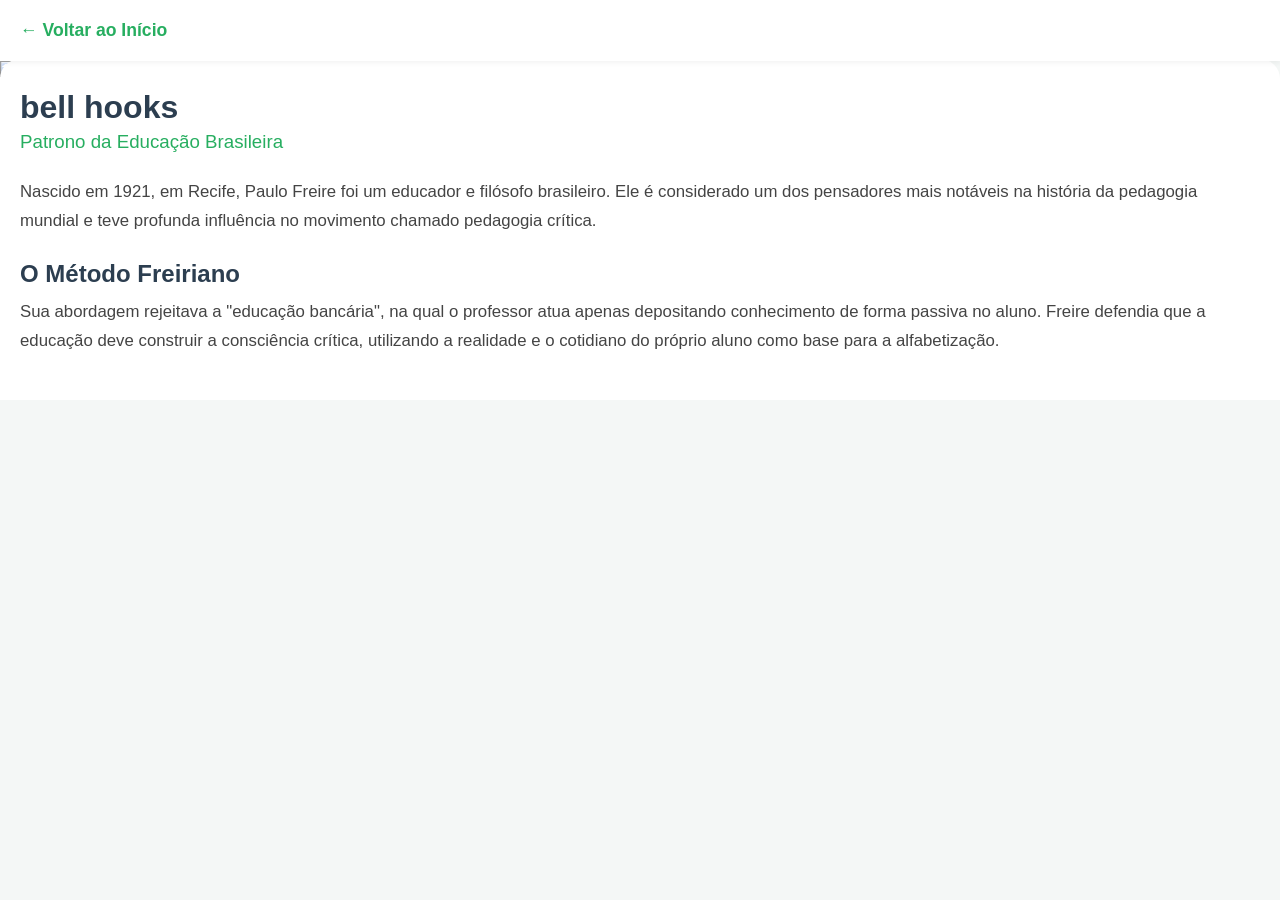
==== bell-hooks.html @ c7c24fec "Add: Estruturas das páginas das personalidades" ====
<!DOCTYPE html>
<html lang="pt-BR">
<head>
    <meta charset="UTF-8">
    <meta name="viewport" content="width=device-width, initial-scale=1.0">
    <title>bell hooks - Ref no Lambe</title>
    <link rel="stylesheet" href="css/style.css">
</head>
<body>

    <header class="cabecalho-interno">
        <a href="index.html" class="btn-voltar">&larr; Voltar ao Início</a>
    </header>

    <main class="container-leitura">
        
        <img src="../educalambe/assets/bell-hooks.jpeg" alt="Foto de bell hooks" class="foto-destaque">
        
        <article class="conteudo-texto">
            <h1>bell hooks</h1>
            <h3 class="subtitulo">Patrono da Educação Brasileira</h3>
            
            <p>Nascido em 1921, em Recife, Paulo Freire foi um educador e filósofo brasileiro. Ele é considerado um dos pensadores mais notáveis na história da pedagogia mundial e teve profunda influência no movimento chamado pedagogia crítica.</p>
            
            <h2>O Método Freiriano</h2>
            <p>Sua abordagem rejeitava a "educação bancária", na qual o professor atua apenas depositando conhecimento de forma passiva no aluno. Freire defendia que a educação deve construir a consciência crítica, utilizando a realidade e o cotidiano do próprio aluno como base para a alfabetização.</p>
        </article>
        
    </main>

</body>
</html>
---- css/style.css ----
/*--- Configurações Gerais ---*/
* {
    margin: 0;
    padding: 0;
    box-sizing: border-box;
    font-family: Arial, sans-serif;
}

body {
    background-color: #f4f7f6;
    color: #333;
    overflow-x: hidden;
}

.cabecalho {
    text-align: center;
    padding: 20px;
}

/* -- Carrossel --*/
.carrossel-swipe {
    display: flex;
    overflow-x: auto;
    scroll-snap-type: x mandatory;
    gap: 20px;
    padding: 20px;
    scrollbar-width: none;
}

.carrossel-swipe::-webkit-scrollbar {
    display: none;
}

/*-- Cartões --*/
.cartao {
    flex: 0 0 80vw;
    background-color: #ffffff;
    border-radius: 15px;
    box-shadow: 0 5px 15px rgba(0, 0, 0, 0.1);
    scroll-snap-align: center;
    padding: 30px 20px;
    text-align: center;

    /* Prepara o cartão para a animação em JS */
    transition: transform 0.4s ease, opacity 0.4s ease, box-shadow 0.4s ease;
    opacity: 0.5;
    transform: scale(0.9);
}

/* Dinamismo do Cartão controlado em JS */
.cartao.ativo {
    opacity: 1;
    transform: scale(1);
    box-shadow: 0 10px 25px rgba(0,0,0,0.2);
}

/*-- Textos e botões --*/
.cartao h2 {
    color: #2c3e50;
    margin-bottom: 10px;
}

.cartao p {
    margin-bottom: 20px;
    line-height: 1.5;
}

.botao {
    display: inline-block;
    background-color: #27ae60;
    color: white;
    text-decoration: none;
    padding: 10px 25px;
    border-radius: 25px;
    font-weight: bold;
}

/* --- 6. CONTROLES DE NAVEGAÇÃO (DESKTOP) --- */
.controles-navegacao {
    display: none;
    justify-content: center;
    gap: 20px;
    margin-top: 30px;
}

.btn-nav {
    background-color: #2c3e50;
    color: white;
    border: none;
    padding: 12px 25px;
    border-radius: 30px;
    cursor: pointer;
    font-weight: bold;
    font-size: 1rem;
    transition: background-color 0.3s ease; /* Animação de mudança de cor */
}

.btn-nav:hover {
    background-color: #27ae60;
}

/* --- 7. ADAPTAÇÃO PARA TELAS GRANDES (Media Query) --- */
/* Se a tela tiver pelo menos 768px de largura (Tablets deitados e Computadores) */
@media (min-width: 768px) {
    
    .controles-navegacao {
        display: flex; 
    }

    .cartao {
        flex: 0 0 50vw;
    }
}

/* --- 8. PÁGINAS INTERNAS (BIOGRAFIAS) --- */

.cabecalho-interno {
    padding: 20px;
    background-color: #ffffff;
    box-shadow: 0 2px 5px rgba(0,0,0,0.05);
    position: sticky;
    top: 0;
    z-index: 10;
}

.btn-voltar {
    text-decoration: none;
    color: #27ae60;
    font-weight: bold;
    font-size: 1.1rem;
}

.container-leitura {
    padding: 0 0 40px 0;
}

.foto-destaque {
    width: 100%;
    height: auto;
    display: block;
}

.conteudo-texto {
    padding: 30px 20px;
    background-color: #ffffff;
    margin-top: -20px;
    border-radius: 20px 20px 0 0;
    position: relative; 
}

.conteudo-texto h1 {
    color: #2c3e50;
    margin-bottom: 5px;
    font-size: 2rem;
}

.subtitulo {
    color: #27ae60;
    margin-bottom: 25px;
    font-weight: normal;
}

.conteudo-texto h2 {
    color: #2c3e50;
    margin: 25px 0 10px 0;
}

.conteudo-texto p {
    line-height: 1.7;
    margin-bottom: 15px;
    color: #444444;
    font-size: 1.05rem;
}
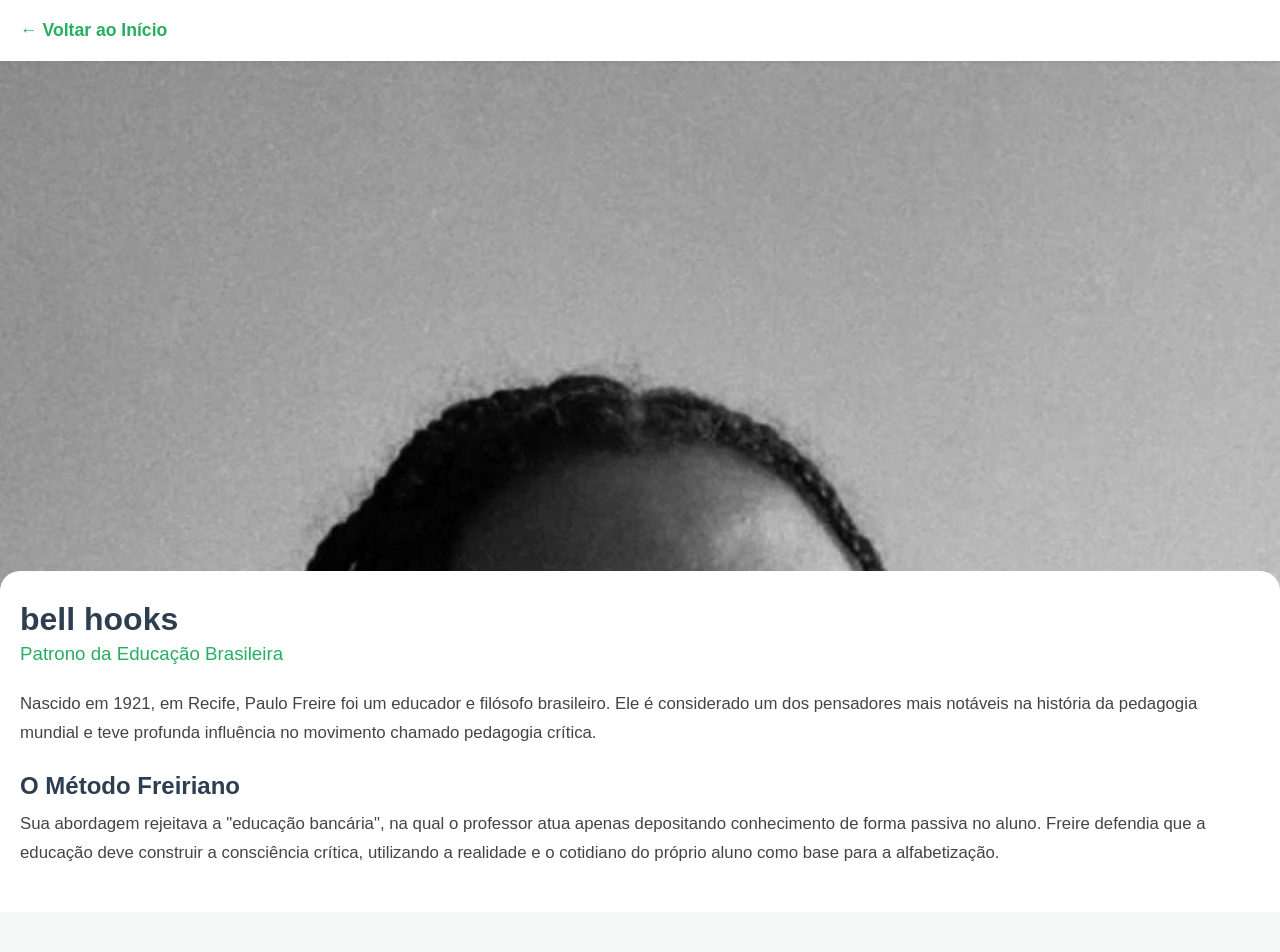
==== commit a238d75c: "Add: Personalização das imagens e sobreposição de texto" ====
--- a/bell-hooks.html
+++ b/bell-hooks.html
@@ -14,7 +14,7 @@
 
     <main class="container-leitura">
         
-        <img src="../educalambe/assets/bell-hooks.jpeg" alt="Foto de bell hooks" class="foto-destaque">
+        <img src="assets/bell-hooks.jpeg" alt="Foto de bell hooks" class="foto-destaque">
         
         <article class="conteudo-texto">
             <h1>bell hooks</h1>
--- a/css/style.css
+++ b/css/style.css
@@ -136,14 +136,16 @@
 
 .foto-destaque {
     width: 100%;
-    height: auto;
+    height: 60vh; 
+    object-fit: cover; 
+    object-position: top center; 
     display: block;
 }
 
 .conteudo-texto {
     padding: 30px 20px;
     background-color: #ffffff;
-    margin-top: -20px;
+    margin-top: -30px;
     border-radius: 20px 20px 0 0;
     position: relative; 
 }
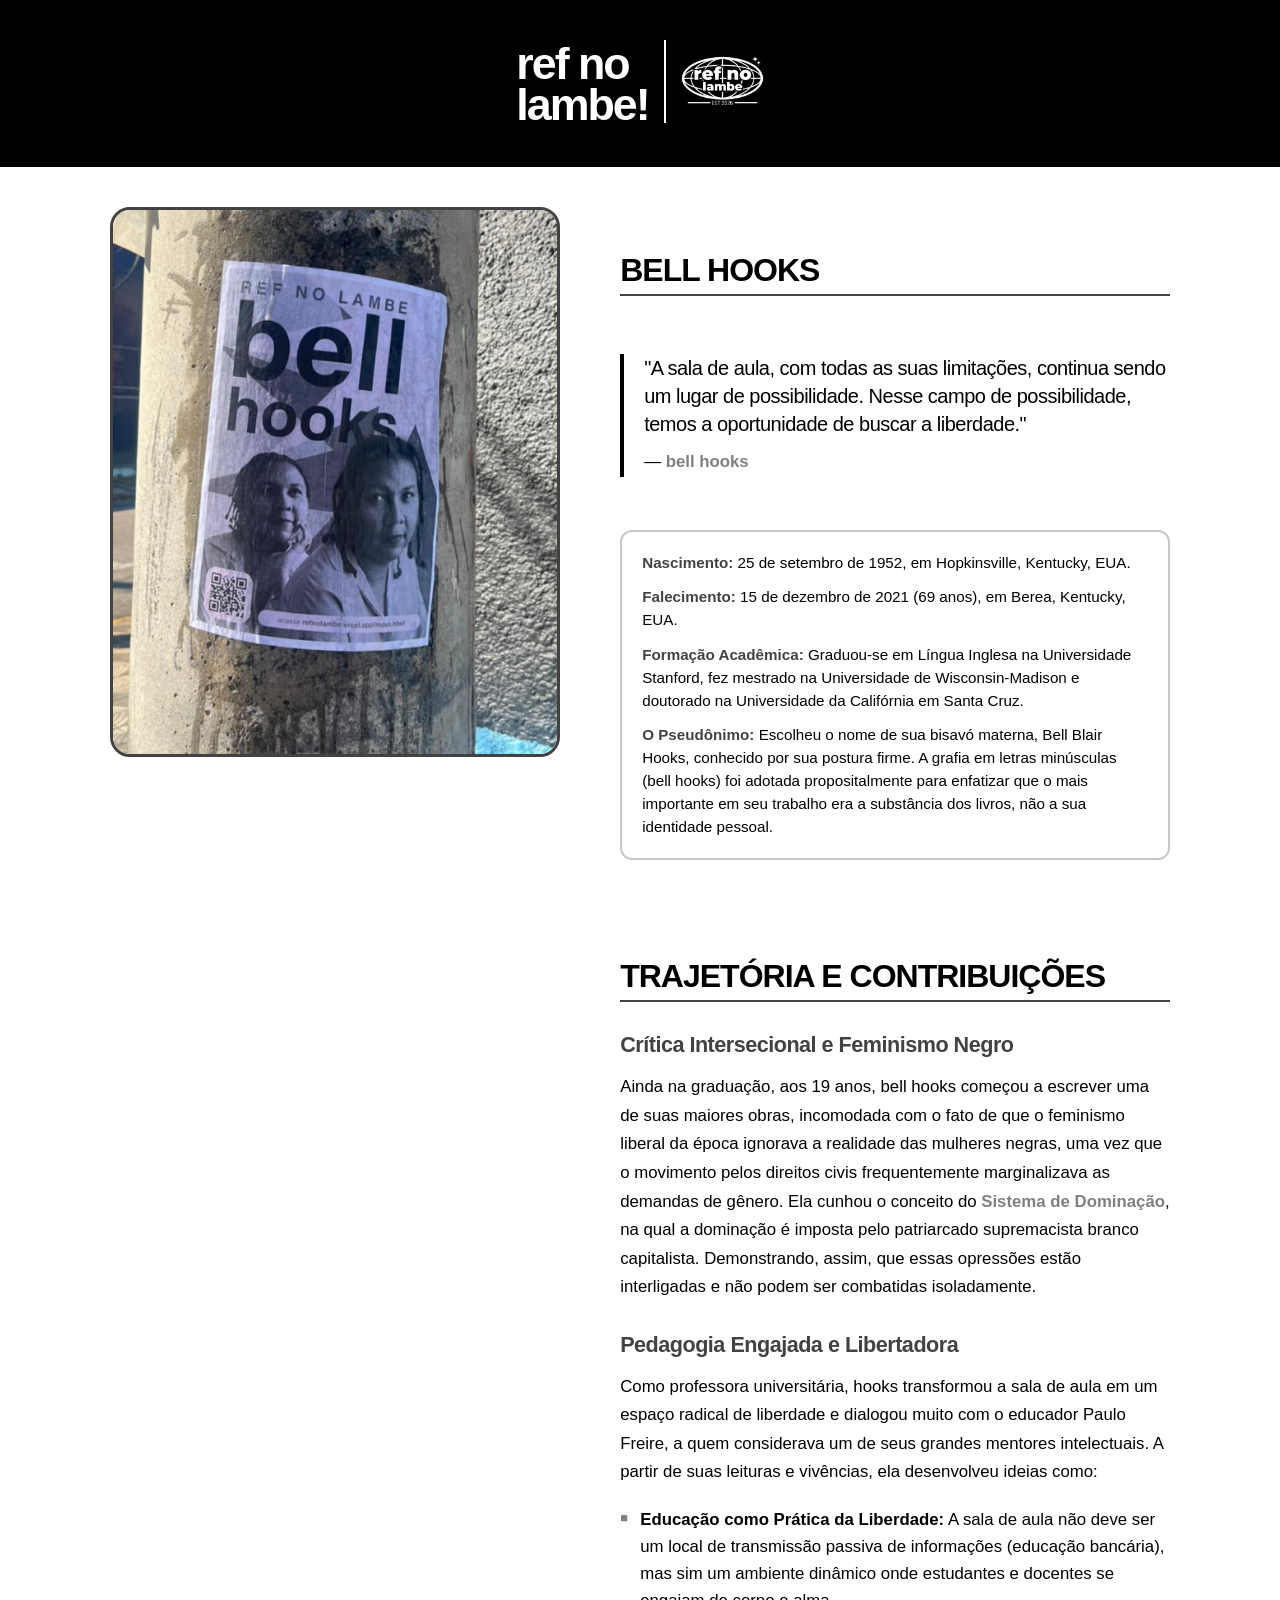
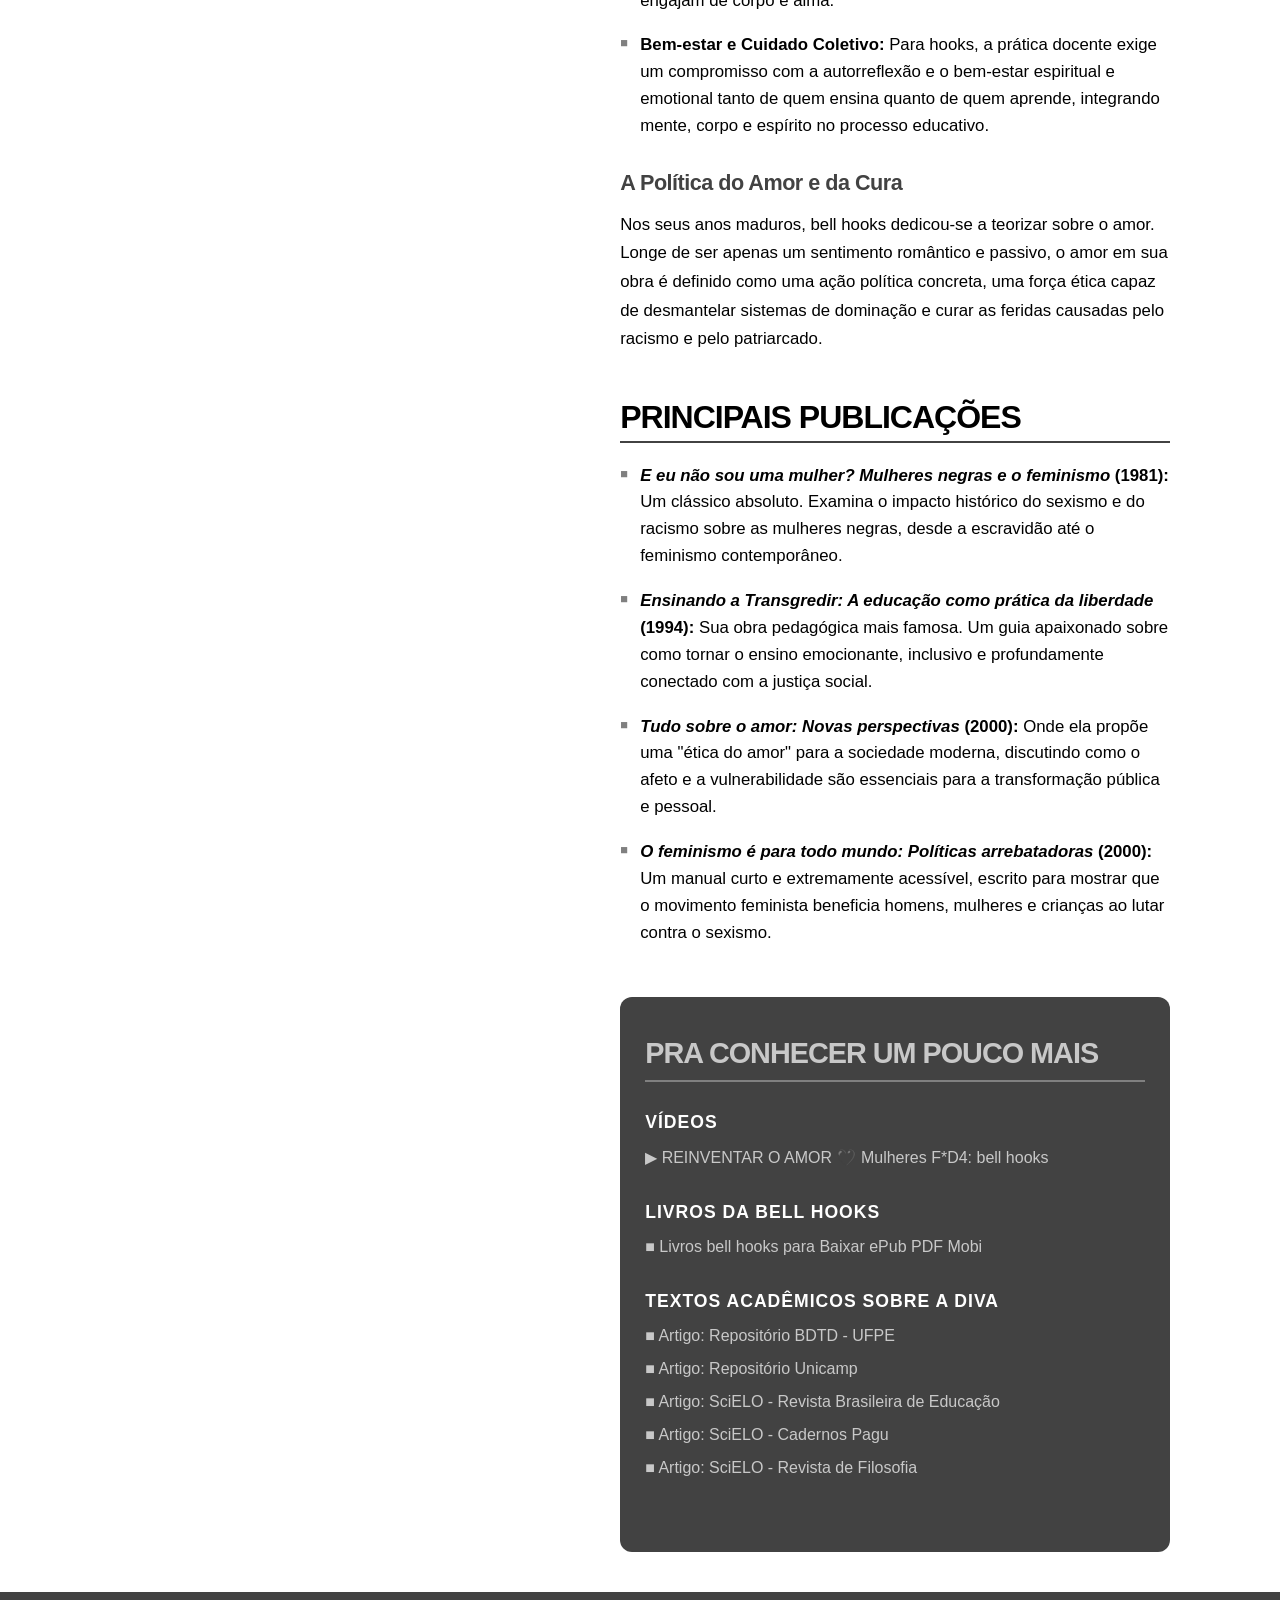
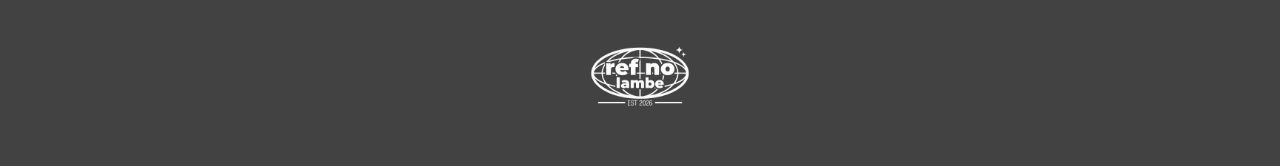
==== commit 1342ad9d: "Add: Versão final, configurada paginas de biografias e links" ====
--- a/bell-hooks.html
+++ b/bell-hooks.html
@@ -1,32 +1,164 @@
 <!DOCTYPE html>
 <html lang="pt-BR">
+
 <head>
     <meta charset="UTF-8">
     <meta name="viewport" content="width=device-width, initial-scale=1.0">
     <title>bell hooks - Ref no Lambe</title>
     <link rel="stylesheet" href="css/style.css">
+    <link rel="icon" type="image/png" href="assets/logo.png">
 </head>
+
 <body>
 
-    <header class="cabecalho-interno">
-        <a href="index.html" class="btn-voltar">&larr; Voltar ao Início</a>
+    <!-- 1. CABEÇALHO HERO -->
+    <header class="hero-cabecalho">
+        <div class="cabecalho-container">
+            <div class="titulo-container">
+                <h1>Ref no<br>Lambe!</h1>
+            </div>
+            <a href="index.html" class="link-logo">
+                <img src="assets/logo.png" alt="Logo Ref no Lambe" class="logo-topo">
+            </a>
+        </div>
     </header>
 
     <main class="container-leitura">
-        
-        <img src="assets/bell-hooks.jpeg" alt="Foto de bell hooks" class="foto-destaque">
-        
+
+        <img src="assets/background-bell.png" alt="Foto de bell hooks" class="foto-destaque">
+
         <article class="conteudo-texto">
-            <h1>bell hooks</h1>
-            <h3 class="subtitulo">Patrono da Educação Brasileira</h3>
-            
-            <p>Nascido em 1921, em Recife, Paulo Freire foi um educador e filósofo brasileiro. Ele é considerado um dos pensadores mais notáveis na história da pedagogia mundial e teve profunda influência no movimento chamado pedagogia crítica.</p>
-            
-            <h2>O Método Freiriano</h2>
-            <p>Sua abordagem rejeitava a "educação bancária", na qual o professor atua apenas depositando conhecimento de forma passiva no aluno. Freire defendia que a educação deve construir a consciência crítica, utilizando a realidade e o cotidiano do próprio aluno como base para a alfabetização.</p>
+            <h2>bell hooks</h2> <br>
+            <div class="bloco-citacao">
+                <blockquote>
+                    "A sala de aula, com todas as suas limitações, continua sendo um lugar de possibilidade. Nesse campo
+                    de possibilidade, temos a oportunidade de buscar a liberdade."
+                </blockquote>
+                <p>— <cite>bell hooks</cite></p>
+            </div><br>
+
+            <section class="dados-biograficos">
+                <p><strong>Nascimento:</strong> 25 de setembro de 1952, em Hopkinsville, Kentucky, EUA.</p>
+                <p><strong>Falecimento:</strong> 15 de dezembro de 2021 (69 anos), em Berea, Kentucky, EUA.</p>
+                <p><strong>Formação Acadêmica:</strong> Graduou-se em Língua Inglesa na Universidade Stanford, fez
+                    mestrado na Universidade de Wisconsin-Madison e doutorado na Universidade da Califórnia em Santa
+                    Cruz.</p>
+                <p><strong>O Pseudônimo:</strong> Escolheu o nome de sua bisavó materna, Bell Blair Hooks, conhecido por
+                    sua postura firme. A grafia em letras minúsculas (bell hooks) foi adotada propositalmente para
+                    enfatizar que o mais importante em seu trabalho era a substância dos livros, não a sua identidade
+                    pessoal.</p>
+            </section> <br>
+
+            <section class="trajetoria">
+                <h2>Trajetória e Contribuições</h2>
+
+                <h3>Crítica Intersecional e Feminismo Negro</h3>
+                <p>Ainda na graduação, aos 19 anos, bell hooks começou a escrever uma de suas maiores obras, incomodada
+                    com o fato de que o feminismo liberal da época ignorava a realidade das mulheres negras, uma vez que
+                    o movimento pelos direitos civis frequentemente marginalizava as demandas de gênero. Ela cunhou o
+                    conceito do <em>Sistema de Dominação</em>, na qual a dominação é imposta pelo patriarcado
+                    supremacista branco capitalista. Demonstrando, assim, que essas opressões estão interligadas e não
+                    podem ser combatidas isoladamente.</p>
+
+                <h3>Pedagogia Engajada e Libertadora</h3>
+                <p>Como professora universitária, hooks transformou a sala de aula em um espaço radical de liberdade e
+                    dialogou muito com o educador Paulo Freire, a quem considerava um de seus grandes mentores
+                    intelectuais. A partir de suas leituras e vivências, ela desenvolveu ideias como:</p>
+
+                <ul class="lista-pedagogia">
+                    <li><strong>Educação como Prática da Liberdade:</strong> A sala de aula não deve ser um local de
+                        transmissão passiva de informações (educação bancária), mas sim um ambiente dinâmico onde
+                        estudantes e docentes se engajam de corpo e alma.</li>
+                    <li><strong>Bem-estar e Cuidado Coletivo:</strong> Para hooks, a prática docente exige um
+                        compromisso com a autorreflexão e o bem-estar espiritual e emotional tanto de quem ensina quanto
+                        de quem aprende, integrando mente, corpo e espírito no processo educativo.</li>
+                </ul>
+
+                <h3>A Política do Amor e da Cura</h3>
+                <p>Nos seus anos maduros, bell hooks dedicou-se a teorizar sobre o amor. Longe de ser apenas um
+                    sentimento romântico e passivo, o amor em sua obra é definido como uma ação política concreta, uma
+                    força ética capaz de desmantelar sistemas de dominação e curar as feridas causadas pelo racismo e
+                    pelo patriarcado.</p>
+            </section>
+
+            <section class="publicacoes">
+                <h2>Principais Publicações</h2>
+                <ul class="lista-livros">
+                    <li><strong><cite>E eu não sou uma mulher? Mulheres negras e o feminismo</cite> (1981):</strong> Um
+                        clássico absoluto. Examina o impacto histórico do sexismo e do racismo sobre as mulheres negras,
+                        desde a escravidão até o feminismo contemporâneo.</li>
+                    <li><strong><cite>Ensinando a Transgredir: A educação como prática da liberdade</cite>
+                            (1994):</strong> Sua obra pedagógica mais famosa. Um guia apaixonado sobre como tornar o
+                        ensino emocionante, inclusivo e profundamente conectado com a justiça social.</li>
+                    <li><strong><cite>Tudo sobre o amor: Novas perspectivas</cite> (2000):</strong> Onde ela propõe uma
+                        "ética do amor" para a sociedade moderna, discutindo como o afeto e a vulnerabilidade são
+                        essenciais para a transformação pública e pessoal.</li>
+                    <li><strong><cite>O feminismo é para todo mundo: Políticas arrebatadoras</cite> (2000):</strong> Um
+                        manual curto e extremamente acessível, escrito para mostrar que o movimento feminista beneficia
+                        homens, mulheres e crianças ao lutar contra o sexismo.</li>
+                </ul>
+            </section>
+
+            <!-- SEÇÃO DE MATERIAIS EXTRAS (BELL HOOKS) -->
+            <section class="materiais-extras">
+                <h2>Pra conhecer um pouco mais</h2>
+
+                <!-- Categoria 1: Vídeos -->
+                <div class="categoria-extra">
+                    <h3>Vídeos</h3>
+                    <ul class="lista-links">
+                        <li>
+                            <a href="https://www.youtube.com/watch?v=DGxCUhBuP14" target="_blank"
+                                rel="noopener noreferrer">
+                                ▶ REINVENTAR O AMOR 🖤 Mulheres F*D4: bell hooks
+                            </a>
+                        </li>
+                    </ul>
+                </div>
+
+                <!-- Categoria 2: Livros -->
+                <div class="categoria-extra">
+                    <h3>Livros da bell hooks</h3>
+                    <ul class="lista-links">
+                        <li>
+                            <a href="https://dlivros.com/autor/Bell-Hooks" target="_blank" rel="noopener noreferrer">
+                                ■ Livros bell hooks para Baixar ePub PDF Mobi
+                            </a>
+                        </li>
+                    </ul>
+                </div>
+
+                <!-- Categoria 3: Artigos Acadêmicos -->
+                <div class="categoria-extra">
+                    <h3>Textos acadêmicos sobre a diva</h3>
+                    <ul class="lista-links">
+                        <li><a href="https://bdtd.ibict.br/vufind/Record/UFPE_000d4a0d051de8028221aaff4ece169f"
+                                target="_blank" rel="noopener noreferrer">■ Artigo: Repositório BDTD - UFPE</a></li>
+                        <li><a href="https://repositorio.unicamp.br/Acervo/Detalhe/1529370" target="_blank"
+                                rel="noopener noreferrer">■ Artigo: Repositório Unicamp</a></li>
+                        <li><a href="https://www.scielo.br/j/rbedu/a/DrY4fgKLC7wKy6P7sWrRpSk/?lang=pt" target="_blank"
+                                rel="noopener noreferrer">■ Artigo: SciELO - Revista Brasileira de Educação</a></li>
+                        <li><a href="https://www.scielo.br/j/cpa/a/QhwKbXSJTfvKcXnRyMH3Knp/?lang=pt" target="_blank"
+                                rel="noopener noreferrer">■ Artigo: SciELO - Cadernos Pagu</a></li>
+                        <li><a href="https://www.scielo.br/j/rfilos/a/wDh3syMqMfVRCnf7pDqDZXD/?lang=pt" target="_blank"
+                                rel="noopener noreferrer">■ Artigo: SciELO - Revista de Filosofia</a></li>
+                    </ul>
+                </div>
+            </section>
         </article>
-        
+
     </main>
 
+    <section class="bottom">
+        <img src="assets/logo.png" alt="Logo Ref no Lambe" class="logo-base">
+    </section>
+
+    <!-- BOTÃO VOLTAR AO TOPO -->
+    <button id="btnVoltarTopo" class="btn-topo">
+        ↑
+    </button>
+
+    <script src="js/script.js"></script>
 </body>
+
 </html>
--- a/css/style.css
+++ b/css/style.css
@@ -1,29 +1,107 @@
-/*--- Configurações Gerais ---*/
+/* --- 1. VARIÁVEIS DA PALETA DE CORES MONOCROMÁTICA ---*/
+:root {
+    --cor-fundo-geral: #ffffff; 
+    --cor-texto-escuro: #000000; 
+    --cor-bloco-escuro: #424242;  
+    --cor-elemento-medio: #808080;
+    --cor-bloco-claro: #c8c8c8;    
+}
+
+/* --- 2. CONFIGURAÇÕES GERAIS --- */
 * {
     margin: 0;
     padding: 0;
     box-sizing: border-box;
-    font-family: Arial, sans-serif;
+    font-family: 'Arial Black', Impact, Arial, sans-serif; 
 }
 
 body {
-    background-color: #f4f7f6;
-    color: #333;
+    background-color: var(--cor-fundo-geral); 
+    color: var(--cor-texto-escuro);           
     overflow-x: hidden;
 }
 
-.cabecalho {
+/* --- 3. CABEÇALHO HERO --- */
+.hero-cabecalho {
     text-align: center;
     padding: 20px;
-}
-
-/* -- Carrossel --*/
+    background-color: var(--cor-texto-escuro);
+}
+
+.subtitulo-hero {
+    display: block;
+    font-size: 1rem;
+    letter-spacing: 4px;
+    color: var(--cor-bloco-claro); 
+    text-transform: uppercase;
+    font-family: Arial, sans-serif;
+    font-weight: bold;
+}
+
+.hero-cabecalho h1 {
+    font-size: 2.8rem; 
+    font-weight: 900;
+    line-height: 0.9; 
+    letter-spacing: -2px;
+    text-transform: lowercase; 
+    color: var(--cor-fundo-geral); 
+}
+
+/* --- 4. CAIXA DE INSTRUÇÃO --- */
+.instrucao-destaque {
+    background-color: var(--cor-bloco-claro);
+    color: var(--cor-texto-escuro);
+    text-align: center;
+    padding: 15px 25px;
+    margin: 20px auto 30px;
+    width: 85%;
+    max-width: 400px;
+    border-radius: 50px;
+    font-family: Arial, sans-serif;
+    font-weight: bold;
+    font-size: 1rem;
+    box-shadow: 0 5px 15px rgba(0, 0, 0, 0.1);
+}
+
+.cabecalho-container {
+    display: flex;
+    align-items: center; 
+    justify-content: center;
+    gap: 15px; 
+    padding: 20px;
+    width: 100%;
+}
+
+.logo-topo {
+    width: 100px;
+    height: auto;
+    border-left: 2px solid var(--cor-fundo-geral);
+    padding-left: 15px;
+}
+
+.logo-base {
+    width: 100px;
+    height: auto;
+}
+
+.link-logo {
+    text-decoration: none;
+}
+
+.titulo-container {
+    text-align: left;
+}
+
+/* --- 5. O CARROSSEL E OS CARTÕES --- */
 .carrossel-swipe {
+    background-image: url('../assets/background-krups.png');
+    background-size: cover;
+    background-position: center;
     display: flex;
     overflow-x: auto;
     scroll-snap-type: x mandatory;
-    gap: 20px;
-    padding: 20px;
+    gap: 30px;
+    padding: 45px 20px;
     scrollbar-width: none;
 }
 
@@ -31,145 +109,411 @@
     display: none;
 }
 
-/*-- Cartões --*/
 .cartao {
-    flex: 0 0 80vw;
-    background-color: #ffffff;
-    border-radius: 15px;
-    box-shadow: 0 5px 15px rgba(0, 0, 0, 0.1);
+    flex: 0 0 75vw;
+    background-color: var(--cor-texto-escuro);
+    border-radius: 20px;
     scroll-snap-align: center;
-    padding: 30px 20px;
-    text-align: center;
-
-    /* Prepara o cartão para a animação em JS */
+    padding: 40px 20px;
+    border: 3px solid var(--cor-elemento-medio);
     transition: transform 0.4s ease, opacity 0.4s ease, box-shadow 0.4s ease;
     opacity: 0.5;
     transform: scale(0.9);
-}
-
-/* Dinamismo do Cartão controlado em JS */
+    text-align: center;
+}
+
+.foto-cartao {
+    width: 140px;          
+    height: 140px;         
+    object-fit: cover;     
+    object-position: top;  
+    border-radius: 50%;    
+    border: 4px solid var(--cor-fundo-geral);
+    margin: 0 auto 20px auto; 
+    display: block;
+}
+
+/* --- 6. ANIMAÇÃO DE FLUTUAÇÃO DO CARTÃO ATIVO --- */
+@keyframes flutuacao {
+    0% { transform: scale(1.05) translateY(0px); }
+    50% { transform: scale(1.05) translateY(-15px); } 
+    100% { transform: scale(1.05) translateY(0px); } 
+}
+
 .cartao.ativo {
     opacity: 1;
-    transform: scale(1);
-    box-shadow: 0 10px 25px rgba(0,0,0,0.2);
-}
-
-/*-- Textos e botões --*/
+    box-shadow: 0 25px 30px rgba(0, 0, 0, 0.25);
+    animation: flutuacao 3s ease-in-out infinite;
+}
+
 .cartao h2 {
-    color: #2c3e50;
+    font-size: 2.2rem;
     margin-bottom: 10px;
+    line-height: 1;
+    letter-spacing: -1px;
+    color: var(--cor-fundo-geral);
+    text-align: center;
 }
 
 .cartao p {
-    margin-bottom: 20px;
-    line-height: 1.5;
+    font-family: Arial, sans-serif;
+    margin-bottom: 25px;
+    color: var(--cor-bloco-claro);
+    text-align: left;
+    font-size: 0.9rem;
 }
 
 .botao {
     display: inline-block;
-    background-color: #27ae60;
-    color: white;
+    background-color: var(--cor-fundo-geral);
+    color: var(--cor-texto-escuro);
     text-decoration: none;
-    padding: 10px 25px;
-    border-radius: 25px;
-    font-weight: bold;
-}
-
-/* --- 6. CONTROLES DE NAVEGAÇÃO (DESKTOP) --- */
+    padding: 12px 30px;
+    border-radius: 50px;
+    font-family: Arial, sans-serif;
+    font-weight: bold;
+    text-transform: uppercase;
+    transition: background-color 0.3s, color 0.3s;
+}
+
+.botao:hover {
+    background-color: var(--cor-texto-escuro);
+    color: var(--cor-fundo-geral);
+}
+
+/* --- 7. SEÇÃO SOBRE O PROJETO --- */
+.sobre-nos {
+    background-color: var(--cor-bloco-escuro);
+    color: var(--cor-fundo-geral);
+    padding: 35px 25px;
+}
+
+.sobre-nos p {
+    font-family: Arial, sans-serif;
+    line-height: 1.6;
+    font-size: 0.9rem;
+    max-width: 600px;
+    margin: 0 auto;
+    color: var(--cor-bloco-claro);
+    text-align: justify;
+}
+
+.bottom {
+    background-color: var(--cor-texto-escuro);
+    color: var(--cor-fundo-geral);
+    padding: 35px 25px;
+    text-align: center;
+}
+
+/* --- 8. CONTROLES DE NAVEGAÇÃO DESKTOP --- */
 .controles-navegacao {
-    display: none;
-    justify-content: center;
-    gap: 20px;
-    margin-top: 30px;
+    display: none; 
+    justify-content: center; 
+    gap: 20px; 
+    margin-top: 10px;
+    margin-bottom: 30px;
 }
 
 .btn-nav {
-    background-color: #2c3e50;
+    background-color: var(--cor-elemento-medio);
     color: white;
     border: none;
     padding: 12px 25px;
     border-radius: 30px;
     cursor: pointer;
-    font-weight: bold;
-    font-size: 1rem;
-    transition: background-color 0.3s ease; /* Animação de mudança de cor */
-}
-
-.btn-nav:hover {
-    background-color: #27ae60;
-}
-
-/* --- 7. ADAPTAÇÃO PARA TELAS GRANDES (Media Query) --- */
-/* Se a tela tiver pelo menos 768px de largura (Tablets deitados e Computadores) */
+    font-family: Arial, sans-serif;
+    font-weight: bold;
+}
+
 @media (min-width: 768px) {
-    
-    .controles-navegacao {
-        display: flex; 
-    }
-
-    .cartao {
-        flex: 0 0 50vw;
-    }
-}
-
-/* --- 8. PÁGINAS INTERNAS (BIOGRAFIAS) --- */
-
-.cabecalho-interno {
-    padding: 20px;
-    background-color: #ffffff;
-    box-shadow: 0 2px 5px rgba(0,0,0,0.05);
+    .controles-navegacao { display: flex; }
+    .cartao { flex: 0 0 40vw; }
+}
+
+/*-- Extra: Páginas complementares --*/
+.container-leitura {
+    position: relative;
+    max-width: 700px;
+    margin: 0 auto;
+    background-color: transparent;
+    padding: 0;
+}
+
+.foto-destaque {
     position: sticky;
     top: 0;
-    z-index: 10;
-}
-
-.btn-voltar {
-    text-decoration: none;
-    color: #27ae60;
-    font-weight: bold;
+    width: 100%;
+    height: 380px;
+    object-fit: cover;
+    object-position: center top;
+    z-index: 1;
+    border: none;
+    border-bottom: 3px solid var(--cor-bloco-escuro);
+    display: block;
+}
+
+.conteudo-texto {
+    position: relative;
+    z-index: 2;
+    background-color: var(--cor-fundo-geral);
+    padding: 40px 25px;
+    border-radius: 24px 24px 0 0;
+    box-shadow: 0 -15px 30px rgba(0, 0, 0, 0.15);
+    margin-top: -10px;
+}
+
+/* --- 9. OTIMIZAÇÃO PARA A VERSÃO WEB (DESKTOP) --- */
+@media (min-width: 1024px) {
+    .carrossel-swipe {
+        justify-content: center;
+        overflow-x: visible;
+        padding: 60px 20px;
+    }
+
+    .cartao {
+        flex: 0 1 320px;
+        opacity: 1;
+        transform: scale(1);
+    }
+
+    .cartao.ativo {
+        animation: none;
+    }
+
+    .cartao:hover {
+        transform: translateY(-15px) scale(1.02);
+        box-shadow: 0 30px 45px rgba(0, 0, 0, 0.4);
+        transition: transform 0.3s ease, box-shadow 0.3s ease;
+    }
+
+    .controles-navegacao {
+        display: none !important;
+    }
+
+    .container-leitura {
+        display: flex;
+        max-width: 1100px;
+        margin: 40px auto;
+        gap: 60px;
+        padding: 0 20px;
+        align-items: flex-start;
+    }
+
+    .foto-destaque {
+        position: sticky;
+        top: 40px;
+        width: 45%;
+        height: 550px;
+        border-radius: 20px;
+        border: 3px solid var(--cor-bloco-escuro);
+    }
+
+    .conteudo-texto {
+        width: 55%;
+        margin-top: 0;
+        padding: 0;
+        background-color: transparent;
+        box-shadow: none;
+    }
+
+    .instrucao-destaque {
+        display: none;
+    }
+
+    .bottom {
+        background-color: var(--cor-bloco-escuro);
+    }
+}
+
+/* --- 10. ESTILIZAÇÃO INTERNA DA BIOGRAFIA --- */
+
+.conteudo-texto p {
+    font-family: Arial, sans-serif;
+    font-size: 1.05rem;
+    line-height: 1.7;
+    margin-bottom: 20px;
+    color: var(--cor-texto-escuro);
+}
+
+.conteudo-texto h2 {
+    font-size: 2rem;
+    letter-spacing: -1px;
+    text-transform: uppercase;
+    margin: 45px 0 20px 0;
+    color: var(--cor-texto-escuro);
+    border-bottom: 2px solid var(--cor-bloco-escuro);
+    padding-bottom: 5px;
+}
+
+.conteudo-texto h3 {
+    font-size: 1.35rem;
+    letter-spacing: -0.5px;
+    margin: 30px 0 15px 0;
+    color: var(--cor-bloco-escuro);
+}
+.conteudo-texto em {
+    font-style: normal;
+    font-weight: bold;
+    color: var(--cor-elemento-medio);
+}
+
+.bloco-citacao {
+    margin: 20px 0 35px 0;
+    padding-left: 20px;
+    border-left: 4px solid var(--cor-texto-escuro);
+}
+
+.bloco-citacao blockquote {
+    font-family: 'Arial Black', Impact, sans-serif;
+    font-size: 1.25rem;
+    line-height: 1.4;
+    margin-bottom: 10px;
+    letter-spacing: -0.5px;
+    color: var(--cor-texto-escuro);
+}
+
+.bloco-citacao cite {
+    font-family: Arial, sans-serif;
+    font-style: normal;
+    font-weight: bold;
+    text-transform: lowercase;
+    color: var(--cor-elemento-medio);
+}
+
+.dados-biograficos {
+    border: 2px solid var(--cor-bloco-claro);
+    padding: 20px;
+    border-radius: 12px;
+    margin-bottom: 35px;
+}
+
+.dados-biograficos p {
+    font-size: 0.95rem;
+    margin-bottom: 12px;
+    line-height: 1.5;
+}
+
+.dados-biograficos p:last-child {
+    margin-bottom: 0;
+}
+
+.dados-biograficos strong {
+    color: var(--cor-bloco-escuro);
+}
+
+.lista-pedagogia, .lista-livros {
+    list-style-type: none;
+    padding-left: 0;
+    margin-bottom: 30px;
+}
+
+.lista-pedagogia li, .lista-livros li {
+    font-family: Arial, sans-serif;
+    font-size: 1.05rem;
+    line-height: 1.6;
+    margin-bottom: 18px;
+    position: relative;
+    padding-left: 20px;
+    color: var(--cor-texto-escuro);
+}
+
+.lista-pedagogia li::before, .lista-livros li::before {
+    content: "■";
+    position: absolute;
+    left: 0;
+    color: var(--cor-elemento-medio);
+    font-size: 0.8rem;
+    top: 1px;
+}
+
+.lista-livros cite {
+    font-style: italic;
+    font-weight: bold;
+    color: var(--cor-texto-escuro);
+}
+
+/* --- 11. SEÇÃO DE MATERIAIS EXTRAS --- */
+
+.materiais-extras {
+    background-color: var(--cor-bloco-escuro); 
+    padding: 40px 25px;
+    border-radius: 12px;
+    margin-top: 50px;
+}
+
+.materiais-extras h2 {
+    font-size: 1.8rem;
+    margin-top: 0;
+    margin-bottom: 30px;
+    color: var(--cor-bloco-claro);
+    border-bottom: 2px solid var(--cor-elemento-medio);
+    padding-bottom: 10px;
+}
+
+.categoria-extra h3 {
     font-size: 1.1rem;
-}
-
-.container-leitura {
-    padding: 0 0 40px 0;
-}
-
-.foto-destaque {
-    width: 100%;
-    height: 60vh; 
-    object-fit: cover; 
-    object-position: top center; 
-    display: block;
-}
-
-.conteudo-texto {
-    padding: 30px 20px;
-    background-color: #ffffff;
-    margin-top: -30px;
-    border-radius: 20px 20px 0 0;
-    position: relative; 
-}
-
-.conteudo-texto h1 {
-    color: #2c3e50;
-    margin-bottom: 5px;
-    font-size: 2rem;
-}
-
-.subtitulo {
-    color: #27ae60;
-    margin-bottom: 25px;
-    font-weight: normal;
-}
-
-.conteudo-texto h2 {
-    color: #2c3e50;
-    margin: 25px 0 10px 0;
-}
-
-.conteudo-texto p {
-    line-height: 1.7;
+    color: var(--cor-fundo-geral);
     margin-bottom: 15px;
-    color: #444444;
-    font-size: 1.05rem;
-}+    text-transform: uppercase;
+    letter-spacing: 1px;
+}
+
+.lista-links {
+    list-style-type: none;
+    padding-left: 0;
+    margin-bottom: 35px;
+}
+
+.lista-links li {
+    margin-bottom: 15px;
+}
+
+.lista-links a {
+    color: var(--cor-bloco-claro);
+    text-decoration: none; 
+    font-family: Arial, sans-serif;
+    font-size: 1rem;
+    display: inline-block; 
+    transition: color 0.3s ease, transform 0.3s ease; 
+}
+
+.lista-links a:hover {
+    color: var(--cor-fundo-geral); 
+    transform: translateX(8px); 
+}
+
+/* --- 12. BOTÃO VOLTAR AO TOPO INTELIGENTE --- */
+
+.btn-topo {
+    position: fixed;
+    bottom: 20px;
+    right: 20px;
+    z-index: 9999;
+    width: 50px;
+    height: 50px;
+    border-radius: 50%;
+    font-family: 'Arial Black', Impact, sans-serif;
+    font-size: 1.5rem;
+    background-color: var(--cor-texto-escuro);
+    color: var(--cor-fundo-geral);
+    border: 2px solid var(--cor-bloco-escuro);
+    cursor: pointer;
+    display: flex;
+    align-items: center;
+    justify-content: center;
+    opacity: 0;
+    visibility: hidden;
+    box-shadow: 0 4px 15px rgba(0, 0, 0, 0.3);
+    transition: opacity 0.4s ease, visibility 0.4s ease, background-color 0.3s, transform 0.3s;
+}
+
+.btn-topo.visivel {
+    opacity: 1;
+    visibility: visible;
+}
+
+.btn-topo:hover {
+    background-color: var(--cor-bloco-escuro);
+    transform: translateY(-5px);
+}
+
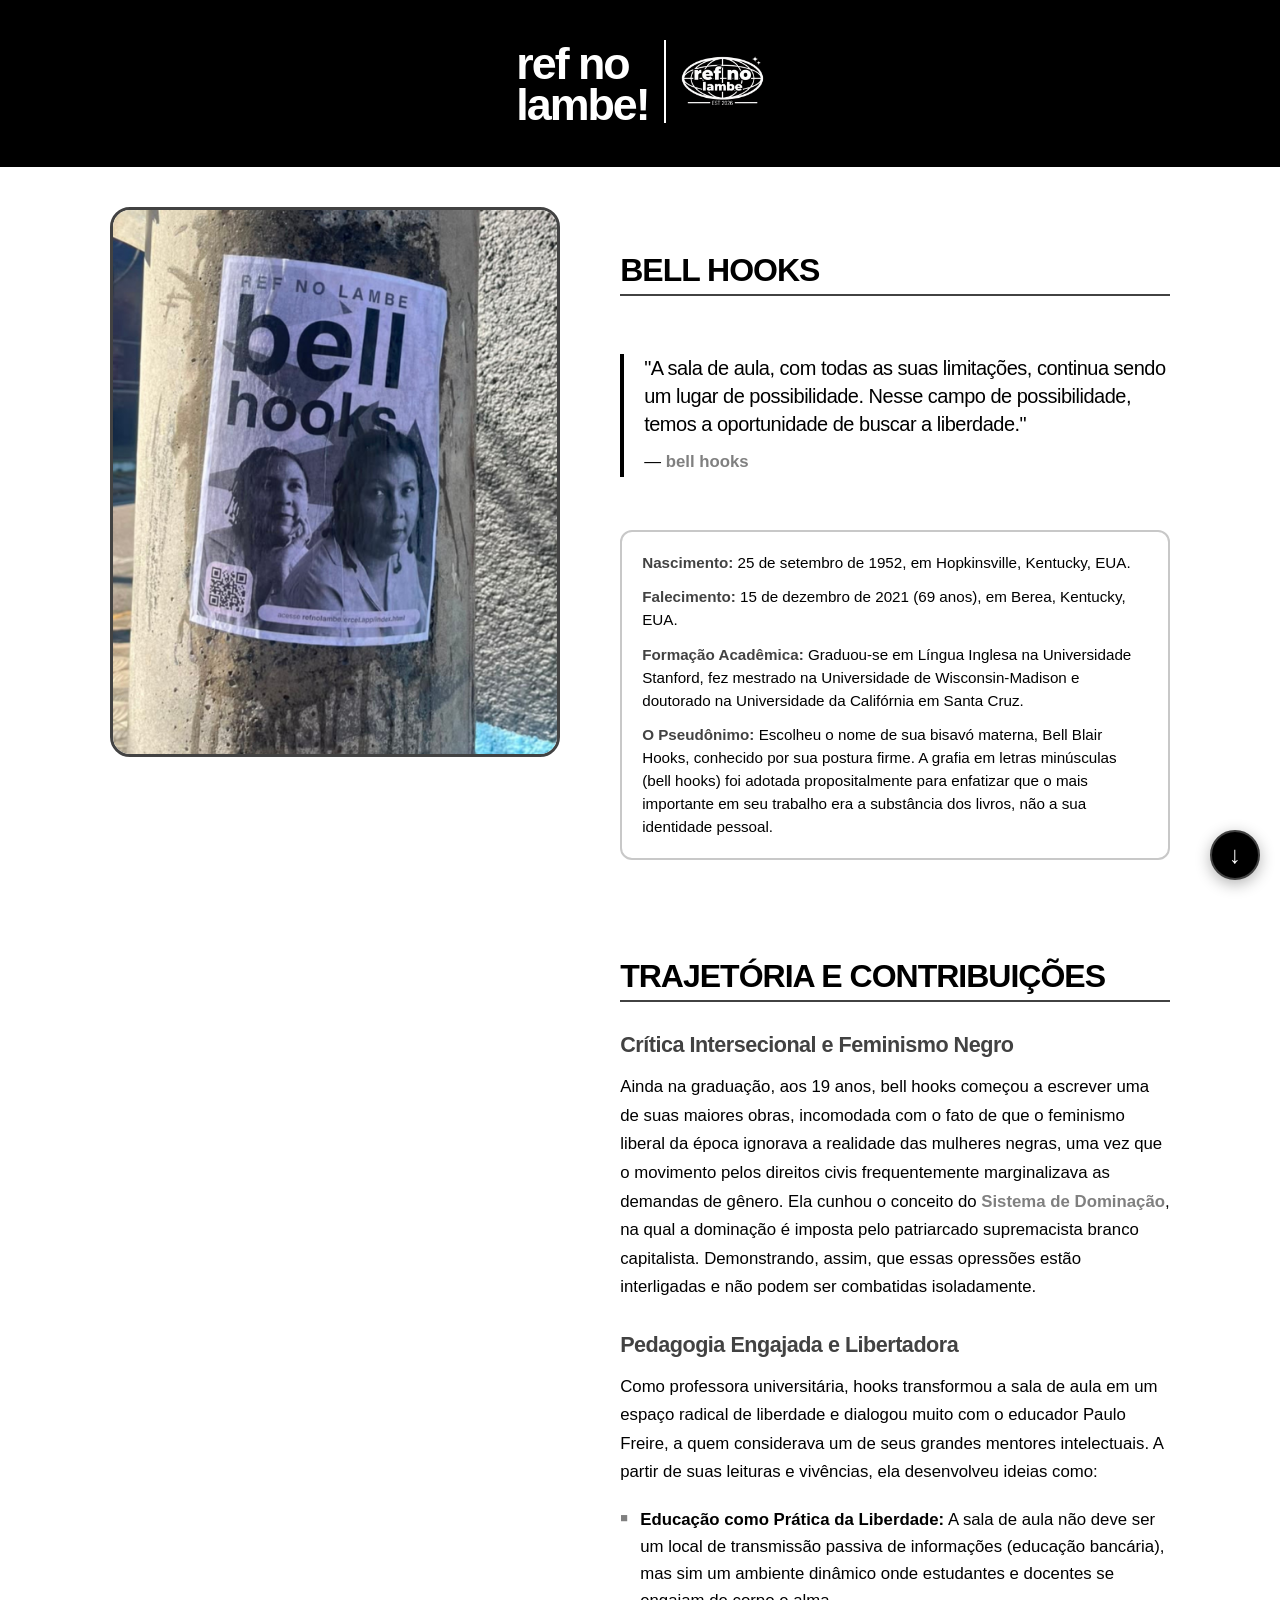
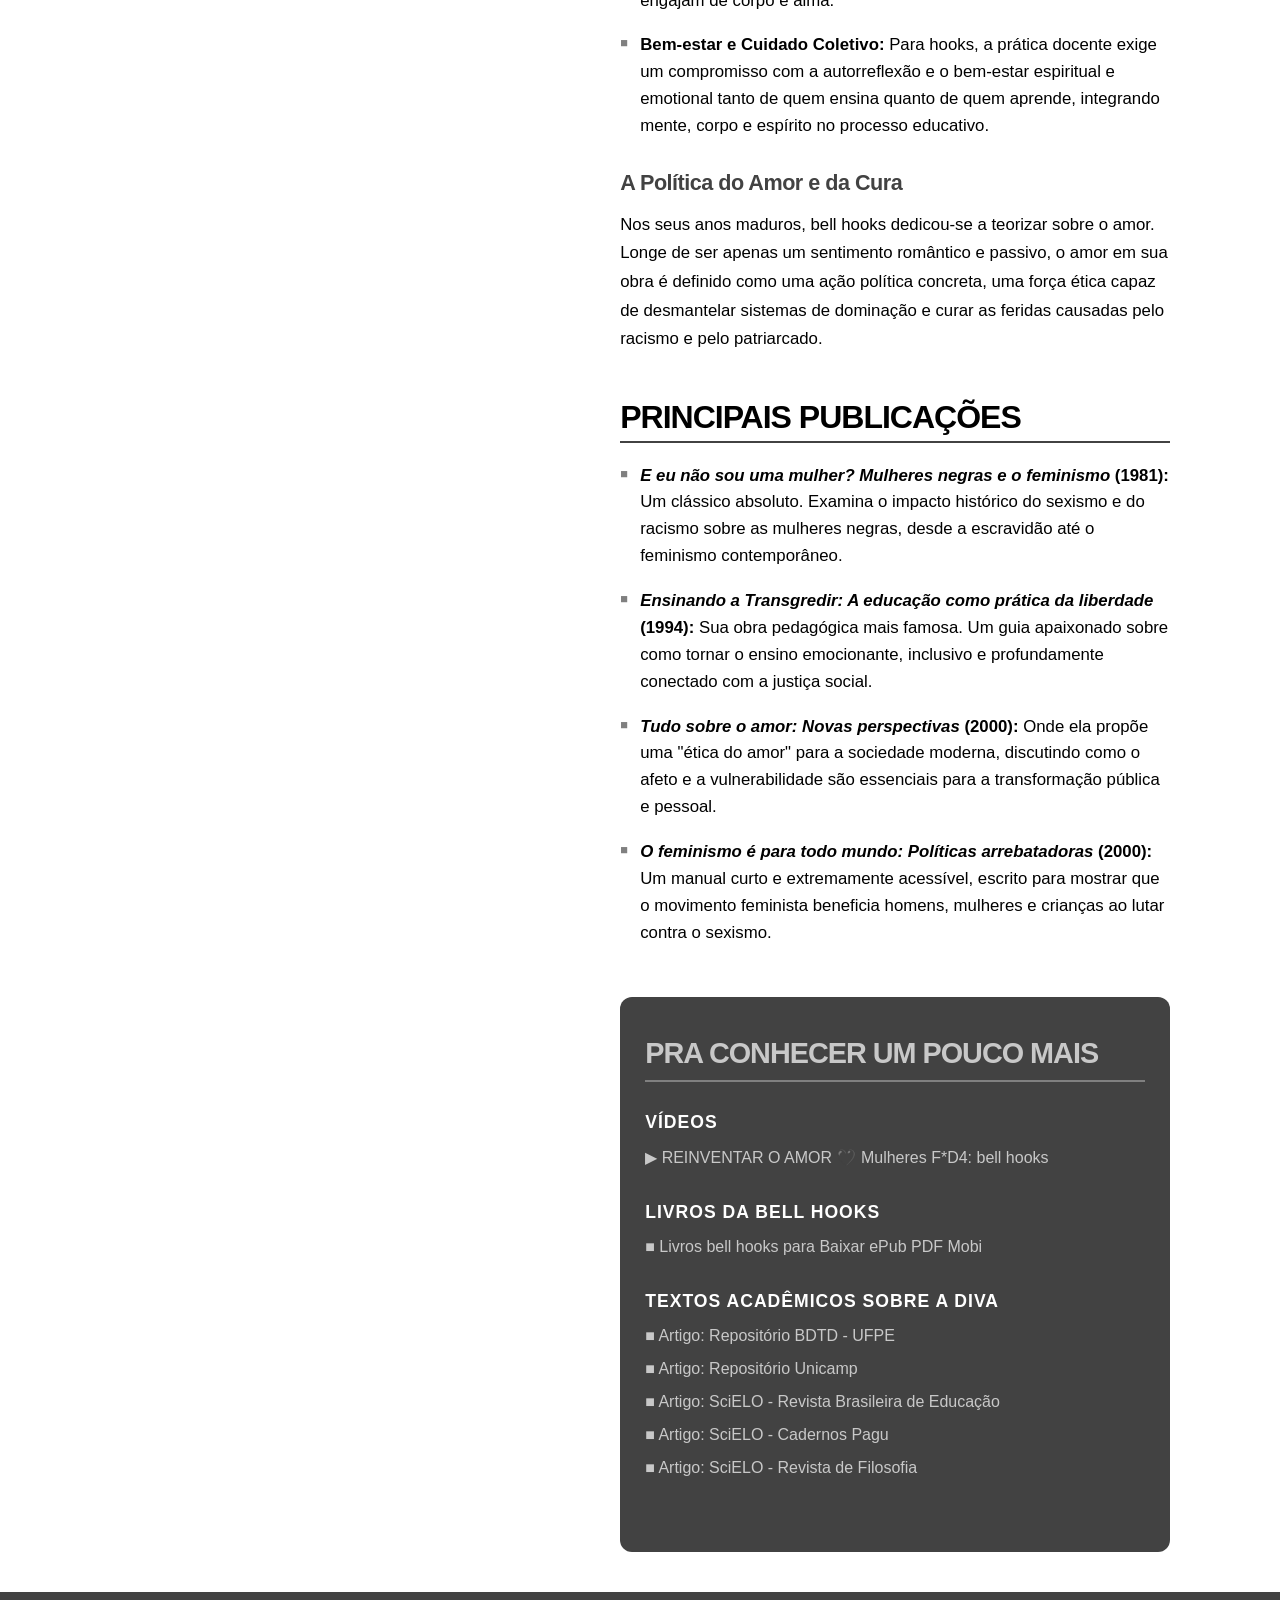
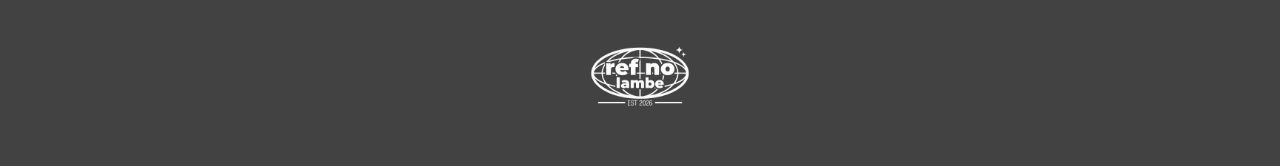
==== commit 158b4b36: "Alt: botao inteligente/Alt: background pagina inicial" ====
--- a/bell-hooks.html
+++ b/bell-hooks.html
@@ -153,9 +153,8 @@
         <img src="assets/logo.png" alt="Logo Ref no Lambe" class="logo-base">
     </section>
 
-    <!-- BOTÃO VOLTAR AO TOPO -->
-    <button id="btnVoltarTopo" class="btn-topo">
-        ↑
+    <button id="btnScrollInteligente" class="btn-scroll">
+        ↓
     </button>
 
     <script src="js/script.js"></script>
--- a/css/style.css
+++ b/css/style.css
@@ -47,22 +47,6 @@
     color: var(--cor-fundo-geral); 
 }
 
-/* --- 4. CAIXA DE INSTRUÇÃO --- */
-.instrucao-destaque {
-    background-color: var(--cor-bloco-claro);
-    color: var(--cor-texto-escuro);
-    text-align: center;
-    padding: 15px 25px;
-    margin: 20px auto 30px;
-    width: 85%;
-    max-width: 400px;
-    border-radius: 50px;
-    font-family: Arial, sans-serif;
-    font-weight: bold;
-    font-size: 1rem;
-    box-shadow: 0 5px 15px rgba(0, 0, 0, 0.1);
-}
-
 .cabecalho-container {
     display: flex;
     align-items: center; 
@@ -94,7 +78,7 @@
 
 /* --- 5. O CARROSSEL E OS CARTÕES --- */
 .carrossel-swipe {
-    background-image: url('../assets/background-krups.png');
+    background-image: url('../assets/background-varios.jpeg');
     background-size: cover;
     background-position: center;
     display: flex;
@@ -117,7 +101,7 @@
     padding: 40px 20px;
     border: 3px solid var(--cor-elemento-medio);
     transition: transform 0.4s ease, opacity 0.4s ease, box-shadow 0.4s ease;
-    opacity: 0.5;
+    opacity: 0.9;
     transform: scale(0.9);
     text-align: center;
 }
@@ -136,7 +120,7 @@
 /* --- 6. ANIMAÇÃO DE FLUTUAÇÃO DO CARTÃO ATIVO --- */
 @keyframes flutuacao {
     0% { transform: scale(1.05) translateY(0px); }
-    50% { transform: scale(1.05) translateY(-15px); } 
+    50% { transform: scale(1.05) translateY(-5px); } 
     100% { transform: scale(1.05) translateY(0px); } 
 }
 
@@ -183,8 +167,7 @@
 
 /* --- 7. SEÇÃO SOBRE O PROJETO --- */
 .sobre-nos {
-    background-color: var(--cor-bloco-escuro);
-    color: var(--cor-fundo-geral);
+    background-color: var(--cor-bloco-claro);
     padding: 35px 25px;
 }
 
@@ -194,7 +177,7 @@
     font-size: 0.9rem;
     max-width: 600px;
     margin: 0 auto;
-    color: var(--cor-bloco-claro);
+    color: var(--cor-texto-escuro);
     text-align: justify;
 }
 
@@ -243,9 +226,9 @@
     position: sticky;
     top: 0;
     width: 100%;
-    height: 380px;
+    height: 450px;
     object-fit: cover;
-    object-position: center top;
+    object-position: center;
     z-index: 1;
     border: none;
     border-bottom: 3px solid var(--cor-bloco-escuro);
@@ -256,10 +239,10 @@
     position: relative;
     z-index: 2;
     background-color: var(--cor-fundo-geral);
-    padding: 40px 25px;
+    padding: 25px;
     border-radius: 24px 24px 0 0;
     box-shadow: 0 -15px 30px rgba(0, 0, 0, 0.15);
-    margin-top: -10px;
+    margin-top: -20px;
 }
 
 /* --- 9. OTIMIZAÇÃO PARA A VERSÃO WEB (DESKTOP) --- */
@@ -482,9 +465,9 @@
     transform: translateX(8px); 
 }
 
-/* --- 12. BOTÃO VOLTAR AO TOPO INTELIGENTE --- */
-
-.btn-topo {
+/* --- 12. BOTÃO DE SCROLL (DUPLA AÇÃO) --- */
+
+.btn-scroll {
     position: fixed;
     bottom: 20px;
     right: 20px;
@@ -501,19 +484,23 @@
     display: flex;
     align-items: center;
     justify-content: center;
-    opacity: 0;
-    visibility: hidden;
     box-shadow: 0 4px 15px rgba(0, 0, 0, 0.3);
-    transition: opacity 0.4s ease, visibility 0.4s ease, background-color 0.3s, transform 0.3s;
-}
-
-.btn-topo.visivel {
-    opacity: 1;
-    visibility: visible;
-}
-
-.btn-topo:hover {
-    background-color: var(--cor-bloco-escuro);
+    transition: background-color 0.3s, transform 0.3s;
+    animation: puloSuave 2s infinite;
+}
+
+@keyframes puloSuave {
+    0%, 20%, 50%, 80%, 100% { transform: translateY(0); }
+    40% { transform: translateY(-12px); }
+    60% { transform: translateY(-6px); }
+}
+
+.btn-scroll.modo-topo {
+    animation: none; 
+}
+
+.btn-scroll.modo-topo:hover {
     transform: translateY(-5px);
 }
 
+
